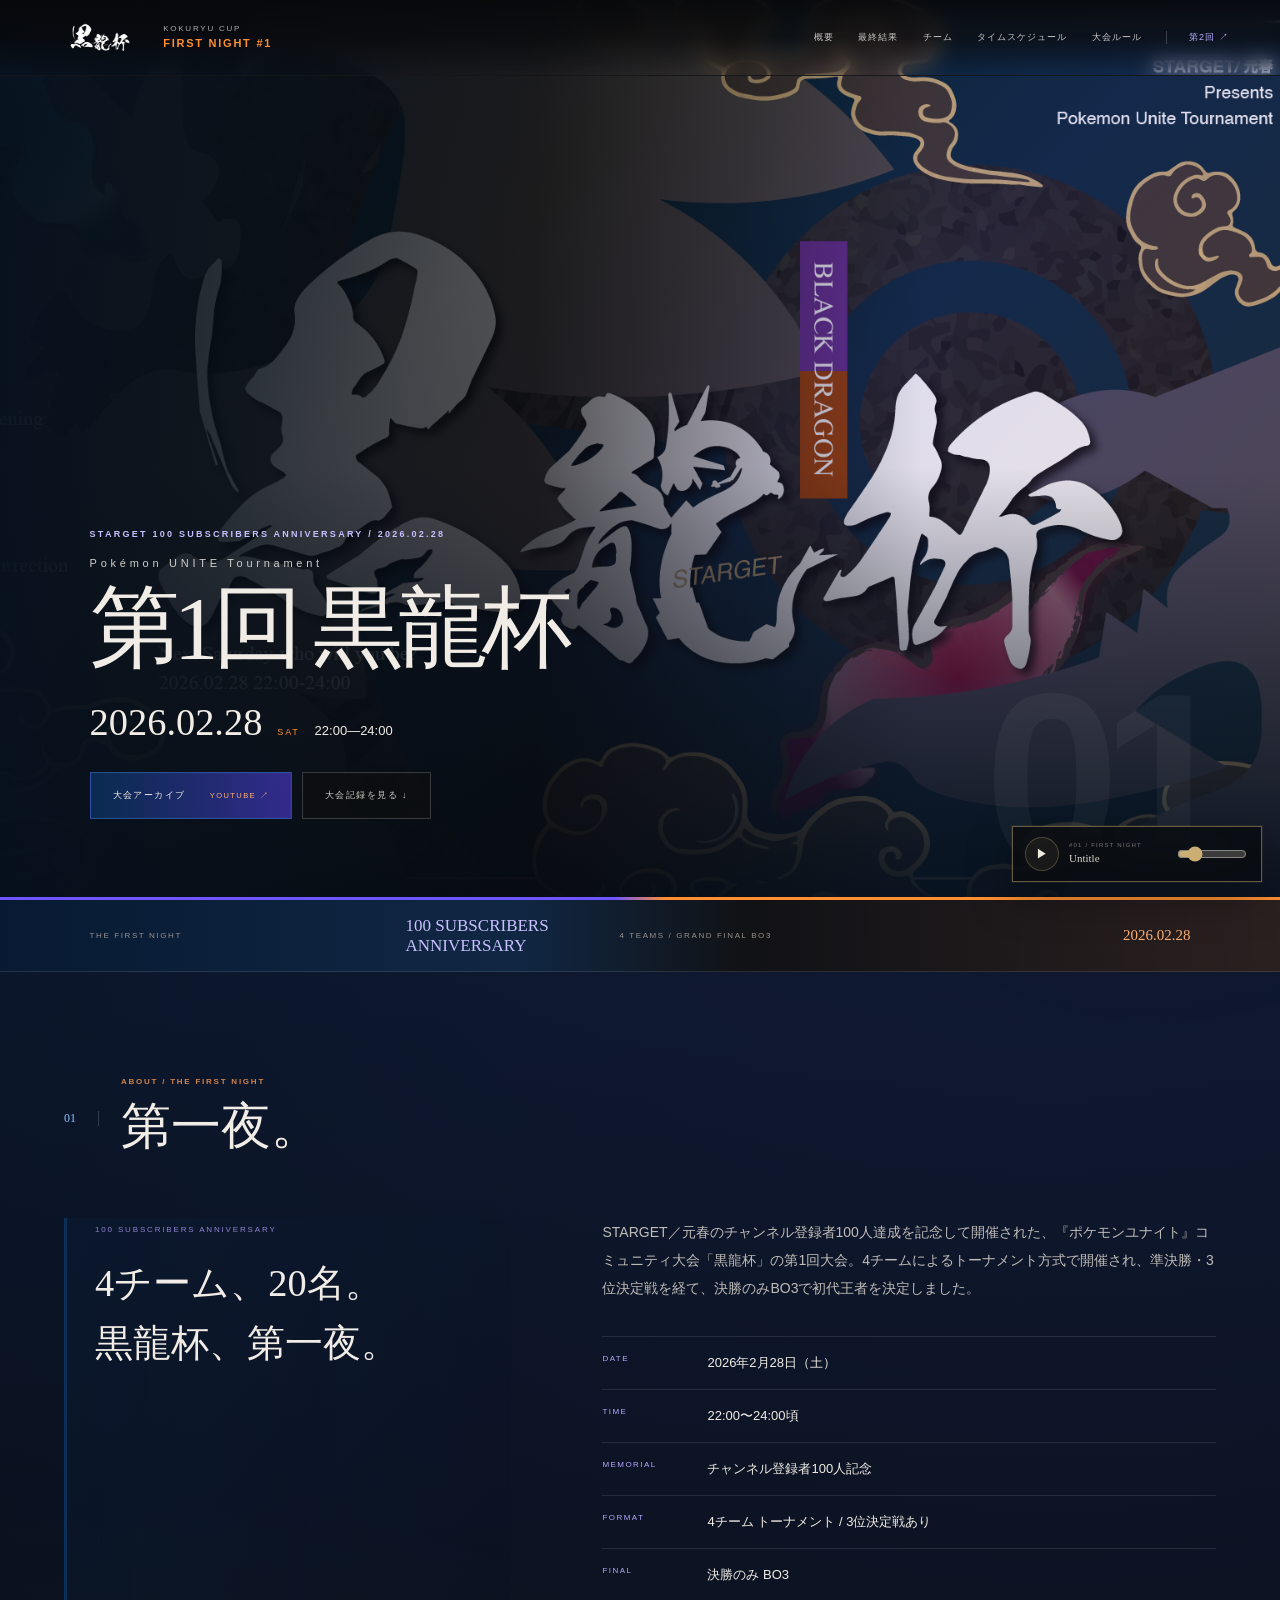
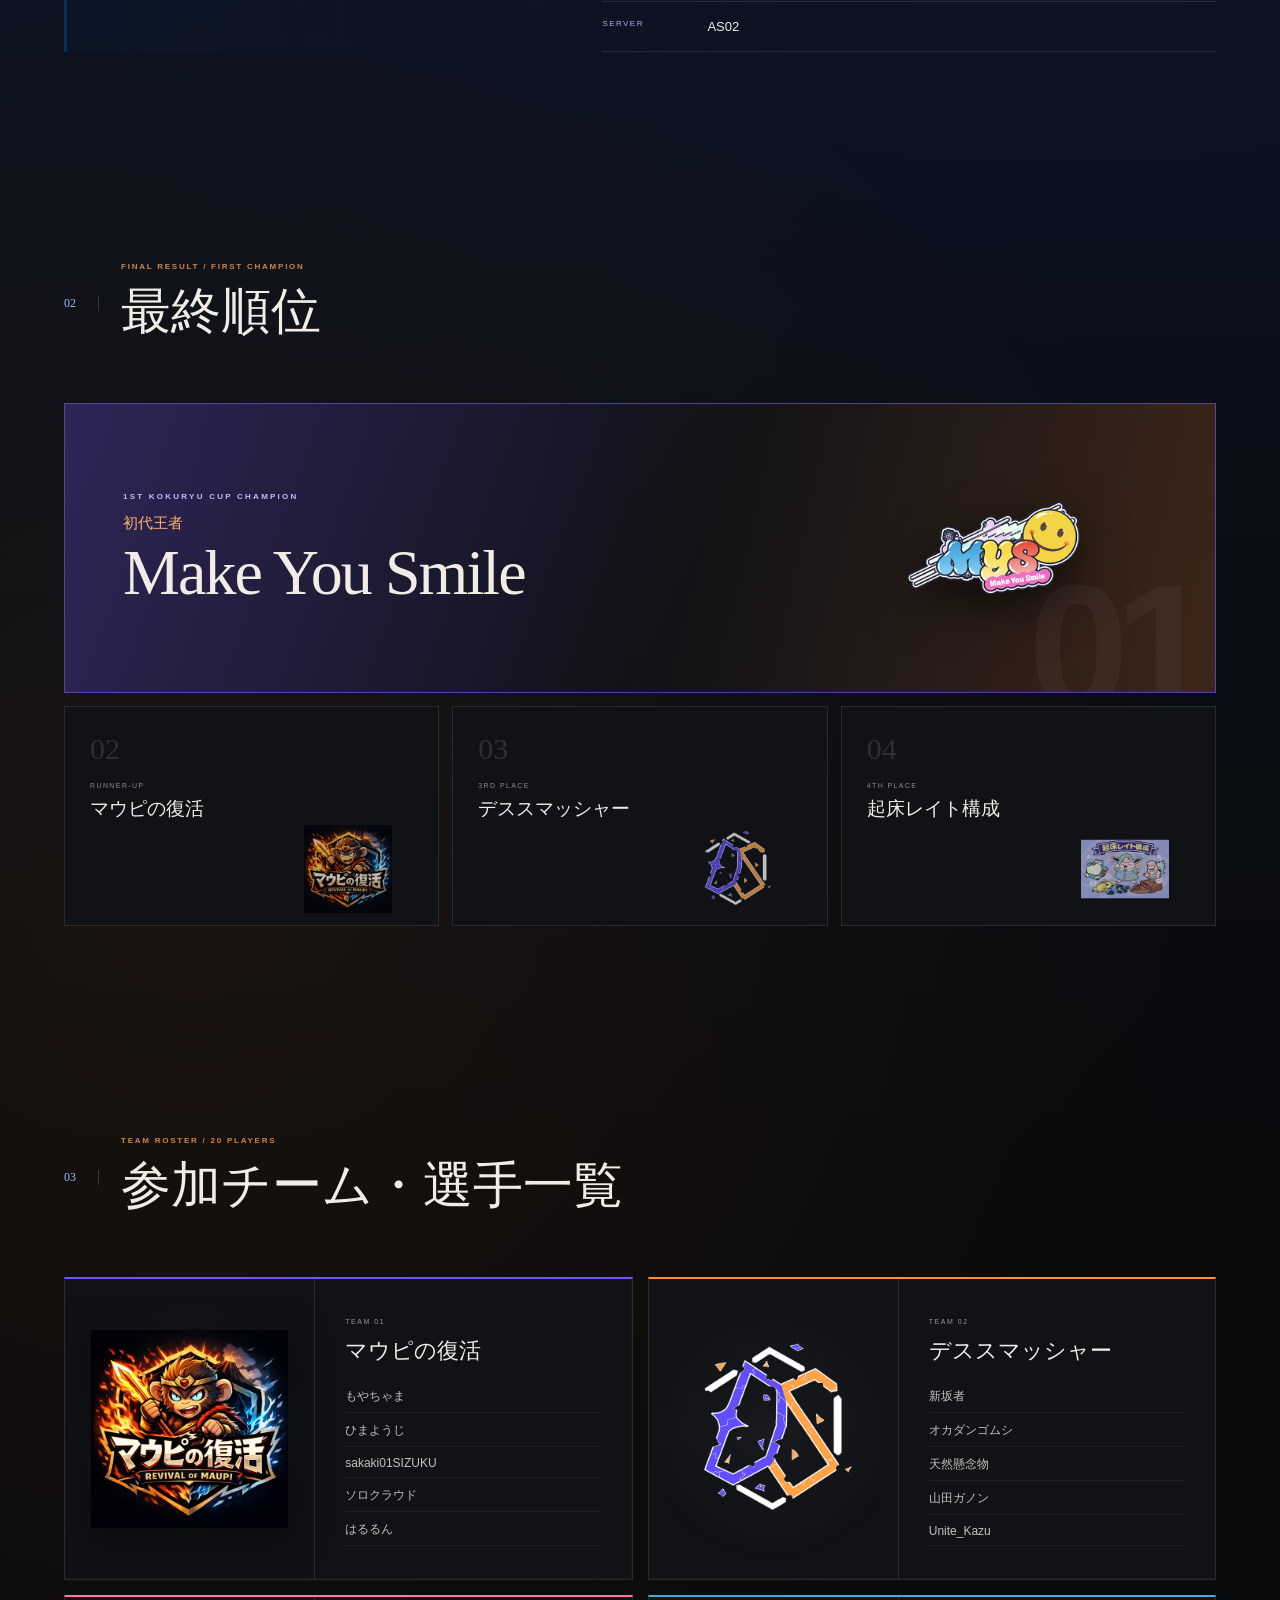
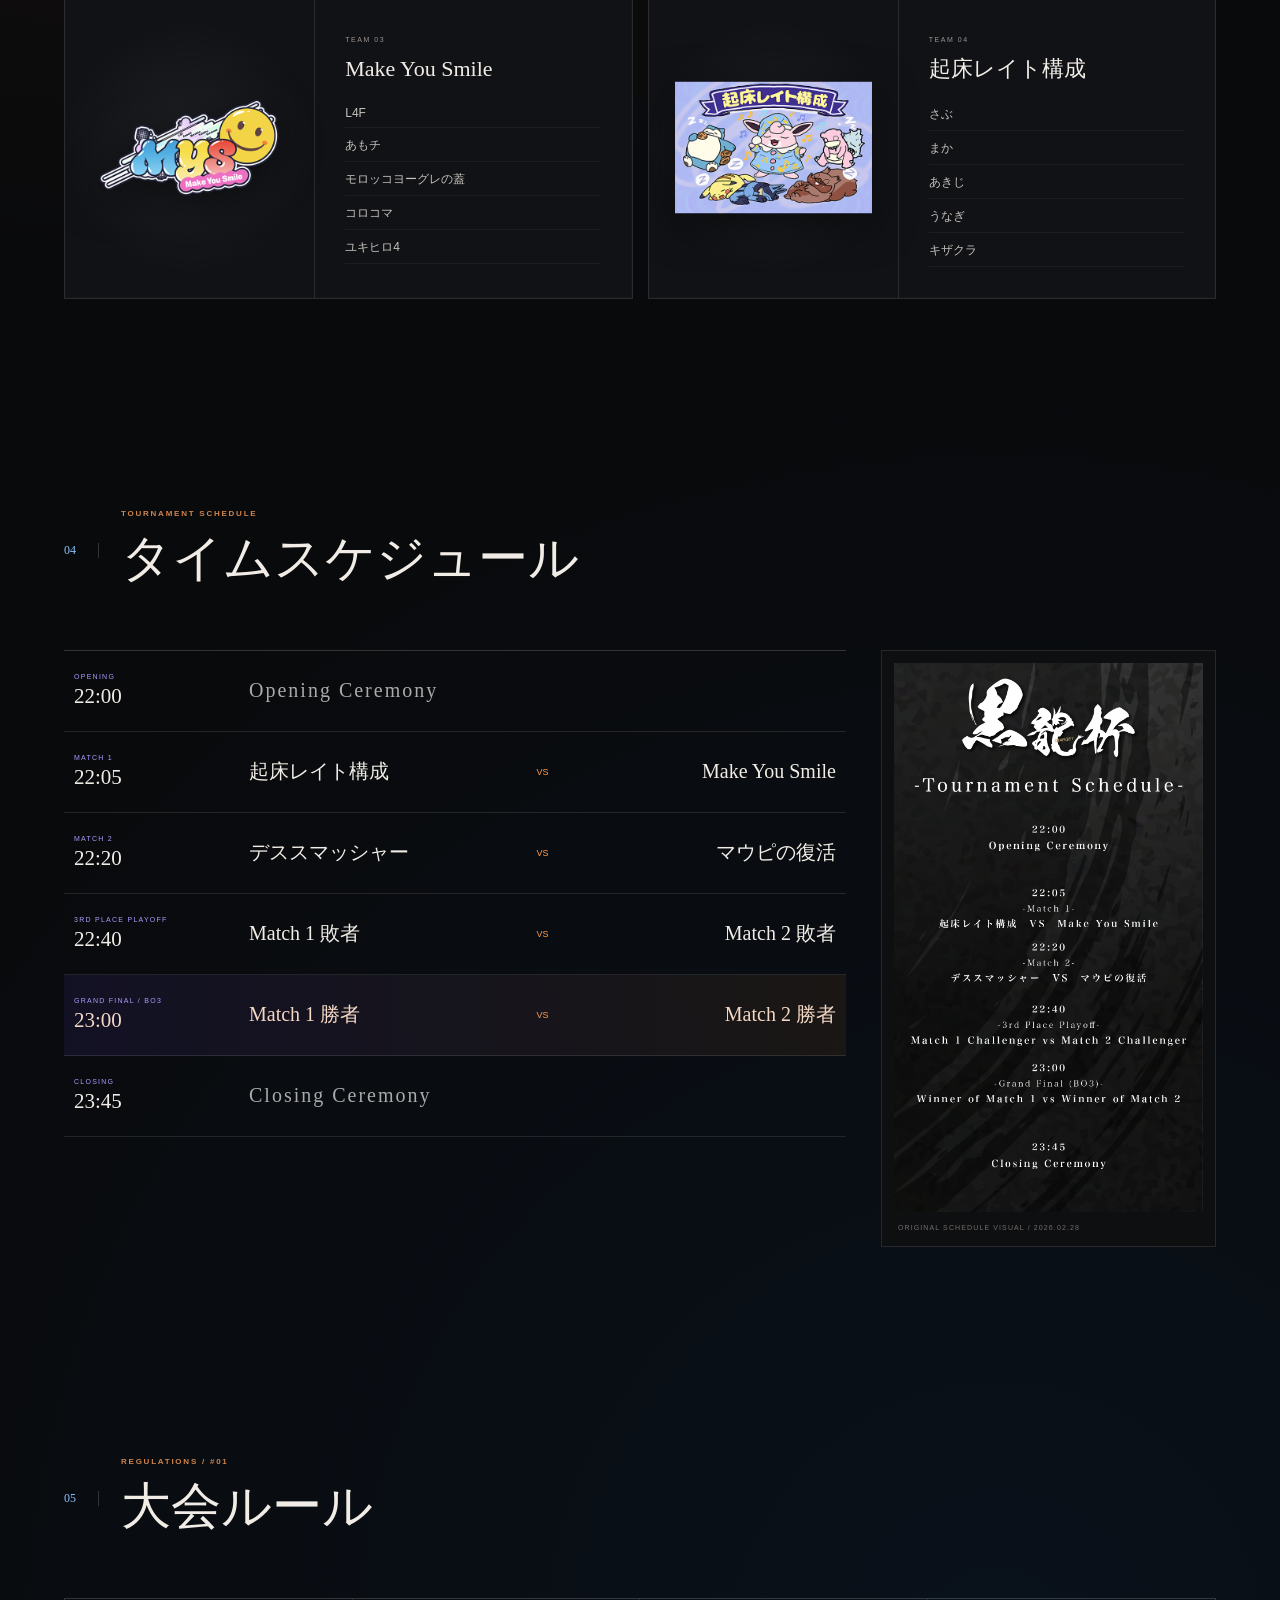
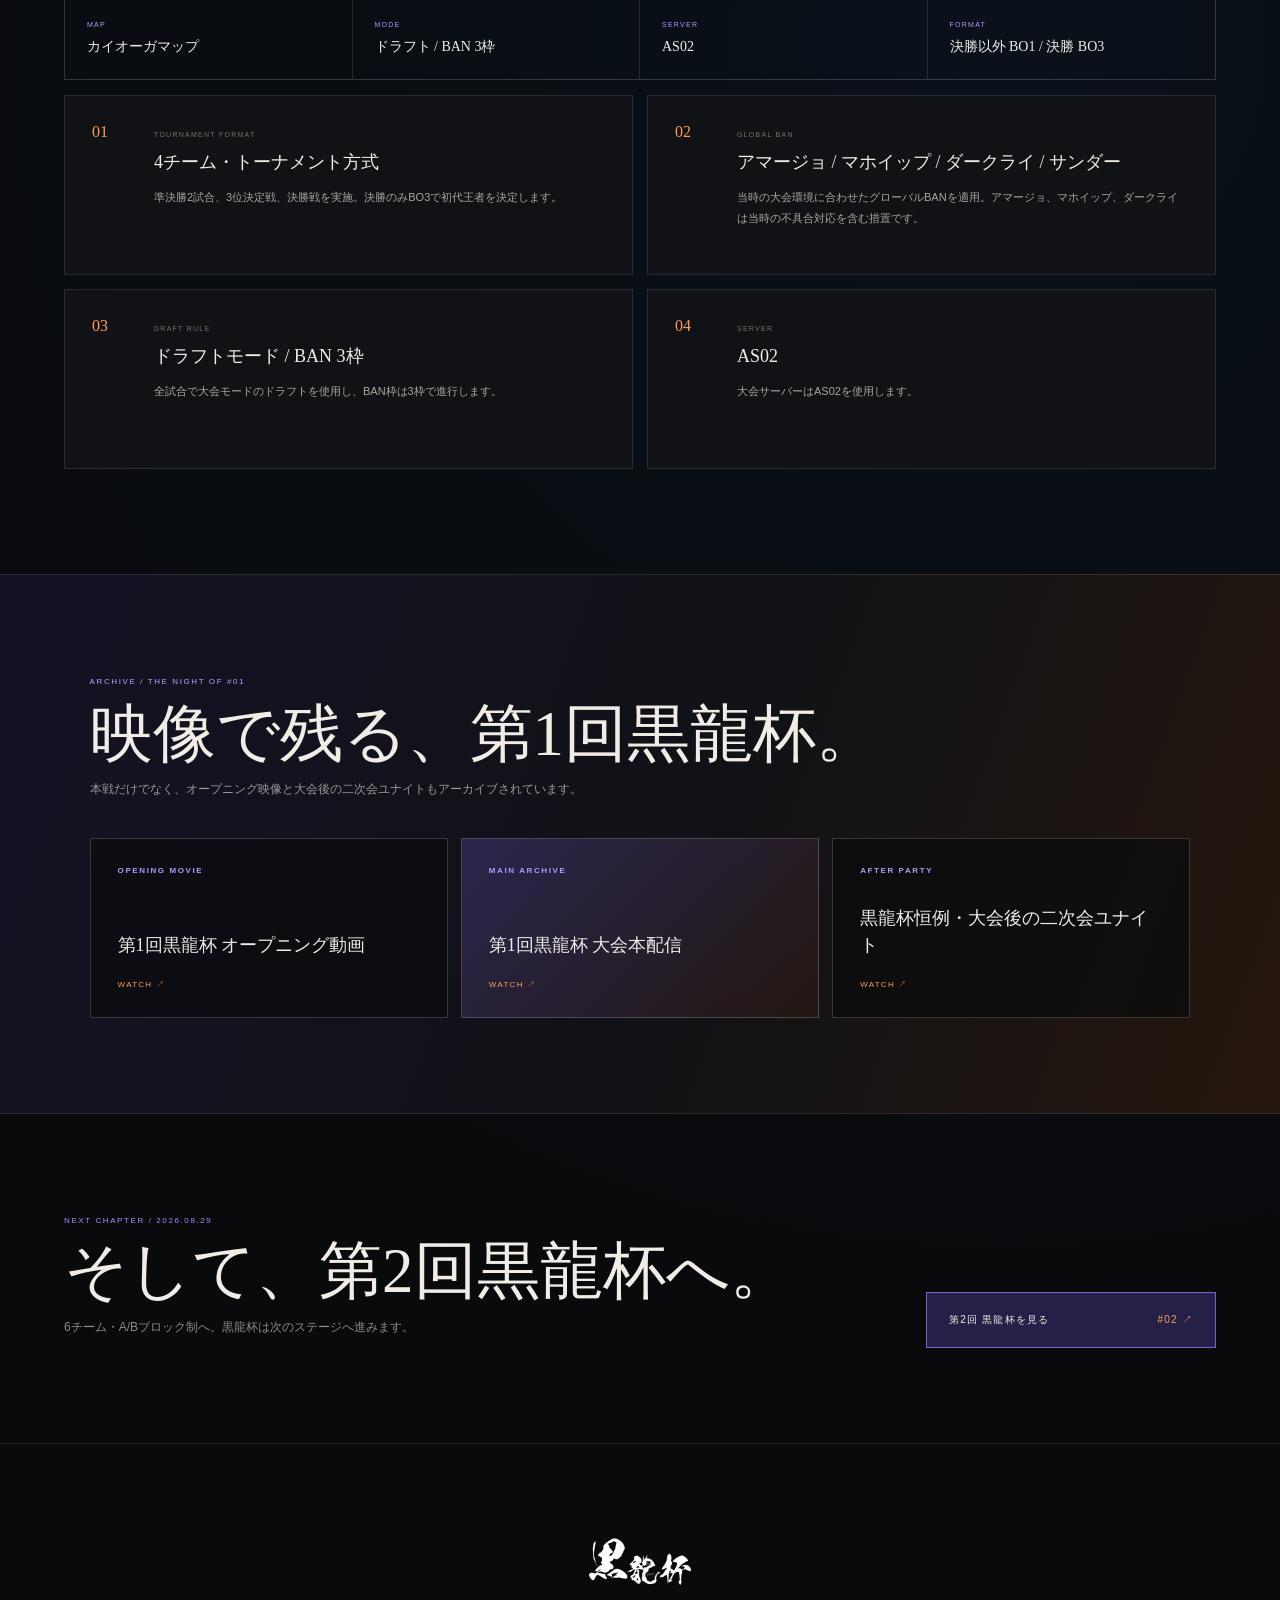
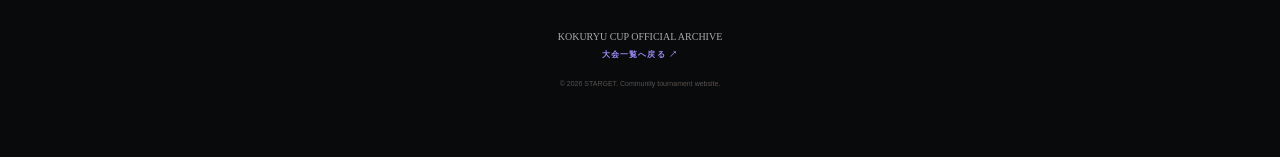
==== cup01/index.html @ 2d754d07 "Update Kokuryu-hai site v13" ====
<!doctype html>
<html lang="ja">
<head>
  <meta charset="utf-8">
  <meta name="viewport" content="width=device-width,initial-scale=1">
  <meta name="description" content="2026年2月28日開催。ポケモンユナイト 第1回 黒龍杯の最終結果・参加チーム・大会形式・ルール・タイムスケジュール・配信アーカイブ。">
  <title>第1回 黒龍杯｜STARGET / 元春</title>
  <link rel="stylesheet" href="style.css">
  <link rel="stylesheet" href="../shared-ui.css">
</head>
<body>
<main>
  <header>
    <a class="brand" href="../index.html" aria-label="黒龍杯トップへ">
      <img src="images/kokuryu-logo.png" alt="黒龍杯">
      <span>KOKURYU CUP<br><b>FIRST NIGHT #1</b></span>
    </a>
    <nav>
      <a href="#about">概要</a>
      <a href="#results">最終結果</a>
      <a href="#teams">チーム</a>
      <a href="#schedule">タイムスケジュール</a>
      <a href="#rules">大会ルール</a>
      <a class="nextCup" href="../cup02/index.html">第2回 ↗</a>
    </nav>
  </header>

  <section class="hero" id="top">
    <img src="images/main-visual.png" alt="第1回 黒龍杯 メインビジュアル">
    <div class="heroOverlay"></div>
    <div class="edition">01</div>
    <div class="heroText">
      <p class="eyebrow">STARGET 100 SUBSCRIBERS ANNIVERSARY / 2026.02.28</p>
      <h1><small>Pokémon UNITE Tournament</small>第1回 黒龍杯</h1>
      <div class="heroMeta">
        <strong>2026.02.28</strong>
        <span>SAT</span>
        <em>22:00—24:00</em>
      </div>
      <div class="heroActions">
        <a class="button primary" href="https://www.youtube.com/live/O8pzAQ5S2wA?si=xfdmjp-Vtlb8o1IK" target="_blank" rel="noreferrer">大会アーカイブ <small>YOUTUBE ↗</small></a>
        <a class="button ghost" href="#results">大会記録を見る ↓</a>
      </div>
    </div>
  </section>

  <section class="originStrip" aria-label="第1回大会の概要">
    <span>THE FIRST NIGHT</span><b>100 SUBSCRIBERS ANNIVERSARY</b><i>4 TEAMS / GRAND FINAL BO3</i><strong>2026.02.28</strong>
  </section>

  <section class="section" id="about">
    <div class="title">
      <b>01</b>
      <div><small>ABOUT / THE FIRST NIGHT</small><h2>第一夜。</h2></div>
    </div>
    <div class="about">
      <div class="statement">
        <small>100 SUBSCRIBERS ANNIVERSARY</small>
        <p>4チーム、20名。<br>黒龍杯、第一夜。</p>
      </div>
      <div class="aboutBody">
        <p>STARGET／元春のチャンネル登録者100人達成を記念して開催された、『ポケモンユナイト』コミュニティ大会「黒龍杯」の第1回大会。4チームによるトーナメント方式で開催され、準決勝・3位決定戦を経て、決勝のみBO3で初代王者を決定しました。</p>
        <dl>
          <div><dt>DATE</dt><dd>2026年2月28日（土）</dd></div>
          <div><dt>TIME</dt><dd>22:00〜24:00頃</dd></div>
          <div><dt>MEMORIAL</dt><dd>チャンネル登録者100人記念</dd></div>
          <div><dt>FORMAT</dt><dd>4チーム トーナメント / 3位決定戦あり</dd></div>
          <div><dt>FINAL</dt><dd>決勝のみ BO3</dd></div>
          <div><dt>SERVER</dt><dd>AS02</dd></div>
        </dl>
      </div>
    </div>
  </section>

  <section class="section resultsSection" id="results">
    <div class="title">
      <b>02</b>
      <div><small>FINAL RESULT / FIRST CHAMPION</small><h2>最終順位</h2></div>
    </div>
    <article class="champion">
      <div class="championCopy">
        <small>1ST KOKURYU CUP CHAMPION</small>
        <span>初代王者</span>
        <h3>Make You Smile</h3>
      </div>
      <img src="images/team-mys.png" alt="Make You Smile ロゴ">
      <b class="championNo">01</b>
    </article>
    <div class="ranking">
      <article><b>02</b><small>RUNNER-UP</small><h3>マウピの復活</h3><img src="images/team-maupi.png" alt="マウピの復活 ロゴ"></article>
      <article><b>03</b><small>3RD PLACE</small><h3>デススマッシャー</h3><img src="images/team-ds.png" alt="デススマッシャー ロゴ"></article>
      <article><b>04</b><small>4TH PLACE</small><h3>起床レイト構成</h3><img src="images/team-zzz.png" alt="起床レイト構成 ロゴ"></article>
    </div>
  </section>

  <section class="section" id="teams">
    <div class="title">
      <b>03</b>
      <div><small>TEAM ROSTER / 20 PLAYERS</small><h2>参加チーム・選手一覧</h2></div>
    </div>
    <div class="teamGrid">
      <article class="teamCard purple">
        <div class="logoWrap"><img src="images/team-maupi.png" alt="マウピの復活 ロゴ"></div>
        <div class="teamCopy"><small>TEAM 01</small><h3>マウピの復活</h3><ul><li>もやちゃま</li><li>ひまようじ</li><li>sakaki01SIZUKU</li><li>ソロクラウド</li><li>はるるん</li></ul></div>
      </article>
      <article class="teamCard orange">
        <div class="logoWrap"><img src="images/team-ds.png" alt="デススマッシャー ロゴ"></div>
        <div class="teamCopy"><small>TEAM 02</small><h3>デススマッシャー</h3><ul><li>新坂者</li><li>オカダンゴムシ</li><li>天然懸念物</li><li>山田ガノン</li><li>Unite_Kazu</li></ul></div>
      </article>
      <article class="teamCard pink">
        <div class="logoWrap"><img src="images/team-mys.png" alt="Make You Smile ロゴ"></div>
        <div class="teamCopy"><small>TEAM 03</small><h3>Make You Smile</h3><ul><li>L4F</li><li>あもチ</li><li>モロッコヨーグレの蓋</li><li>コロコマ</li><li>ユキヒロ4</li></ul></div>
      </article>
      <article class="teamCard blue">
        <div class="logoWrap"><img src="images/team-zzz.png" alt="起床レイト構成 ロゴ"></div>
        <div class="teamCopy"><small>TEAM 04</small><h3>起床レイト構成</h3><ul><li>さぶ</li><li>まか</li><li>あきじ</li><li>うなぎ</li><li>キザクラ</li></ul></div>
      </article>
    </div>
  </section>

  <section class="section scheduleSection" id="schedule">
    <div class="title">
      <b>04</b>
      <div><small>TOURNAMENT SCHEDULE</small><h2>タイムスケジュール</h2></div>
    </div>
    <div class="scheduleLayout">
      <div class="schedule">
        <article class="ceremony"><div><small>OPENING</small><strong>22:00</strong></div><p>Opening Ceremony</p></article>
        <article><div><small>MATCH 1</small><strong>22:05</strong></div><p><span>起床レイト構成</span><b>VS</b><span>Make You Smile</span></p></article>
        <article><div><small>MATCH 2</small><strong>22:20</strong></div><p><span>デススマッシャー</span><b>VS</b><span>マウピの復活</span></p></article>
        <article><div><small>3RD PLACE PLAYOFF</small><strong>22:40</strong></div><p><span>Match 1 敗者</span><b>VS</b><span>Match 2 敗者</span></p></article>
        <article class="final"><div><small>GRAND FINAL / BO3</small><strong>23:00</strong></div><p><span>Match 1 勝者</span><b>VS</b><span>Match 2 勝者</span></p></article>
        <article class="ceremony"><div><small>CLOSING</small><strong>23:45</strong></div><p>Closing Ceremony</p></article>
      </div>
      <figure class="originalSchedule">
        <img src="images/schedule-original.png" alt="第1回黒龍杯 当時のタイムスケジュール">
        <figcaption>ORIGINAL SCHEDULE VISUAL / 2026.02.28</figcaption>
      </figure>
    </div>
  </section>

  <section class="section" id="rules">
    <div class="title">
      <b>05</b>
      <div><small>REGULATIONS / #01</small><h2>大会ルール</h2></div>
    </div>
    <div class="facts">
      <div><small>MAP</small><b>カイオーガマップ</b></div>
      <div><small>MODE</small><b>ドラフト / BAN 3枠</b></div>
      <div><small>SERVER</small><b>AS02</b></div>
      <div><small>FORMAT</small><b>決勝以外 BO1 / 決勝 BO3</b></div>
    </div>
    <div class="rulesGrid">
      <article><span>01</span><div><small>TOURNAMENT FORMAT</small><h3>4チーム・トーナメント方式</h3><p>準決勝2試合、3位決定戦、決勝戦を実施。決勝のみBO3で初代王者を決定します。</p></div></article>
      <article><span>02</span><div><small>GLOBAL BAN</small><h3>アマージョ / マホイップ / ダークライ / サンダー</h3><p>当時の大会環境に合わせたグローバルBANを適用。アマージョ、マホイップ、ダークライは当時の不具合対応を含む措置です。</p></div></article>
      <article><span>03</span><div><small>DRAFT RULE</small><h3>ドラフトモード / BAN 3枠</h3><p>全試合で大会モードのドラフトを使用し、BAN枠は3枠で進行します。</p></div></article>
      <article><span>04</span><div><small>SERVER</small><h3>AS02</h3><p>大会サーバーはAS02を使用します。</p></div></article>
    </div>
  </section>

  <section class="media" id="media">
    <div class="mediaIntro">
      <small>ARCHIVE / THE NIGHT OF #01</small>
      <h2>映像で残る、第1回黒龍杯。</h2>
      <p>本戦だけでなく、オープニング映像と大会後の二次会ユナイトもアーカイブされています。</p>
    </div>
    <div class="mediaGrid">
      <a href="https://youtu.be/jjrYiZsbRvA?si=n23_sO0033v0Rc4g" target="_blank" rel="noreferrer"><b>OPENING MOVIE</b><span>第1回黒龍杯 オープニング動画</span><em>WATCH ↗</em></a>
      <a class="mainArchive" href="https://www.youtube.com/live/O8pzAQ5S2wA?si=xfdmjp-Vtlb8o1IK" target="_blank" rel="noreferrer"><b>MAIN ARCHIVE</b><span>第1回黒龍杯 大会本配信</span><em>WATCH ↗</em></a>
      <a href="https://www.youtube.com/live/pNDfLzVhMNU?si=sxX1GuhkRXhd2pHi" target="_blank" rel="noreferrer"><b>AFTER PARTY</b><span>黒龍杯恒例・大会後の二次会ユナイト</span><em>WATCH ↗</em></a>
    </div>
  </section>

  <section class="nextTournament">
    <div>
      <small>NEXT CHAPTER / 2026.08.29</small>
      <h2>そして、第2回黒龍杯へ。</h2>
      <p>6チーム・A/Bブロック制へ。黒龍杯は次のステージへ進みます。</p>
    </div>
    <a href="../cup02/index.html">第2回 黒龍杯を見る <span>#02 ↗</span></a>
  </section>

  <footer>
    <a href="../index.html"><img src="images/kokuryu-logo.png" alt="黒龍杯"><p>KOKURYU CUP OFFICIAL ARCHIVE</p><b>大会一覧へ戻る ↗</b></a>
    <small>© 2026 STARGET. Community tournament website.</small>
  </footer>
</main>
<script src="../motion.js"></script>
<script>window.KOKURYU_BGM={label:"#01 / FIRST NIGHT",tracks:[{src:"../audio/untitle-cup01.mp3",title:"Untitle",gain:1.0}]};</script>
<script src="../audio-player.js"></script>
</body>
</html>
---- cup01/style.css ----
:root{
  --bg:#090a0c;--panel:#111216;--paper:#f1ede6;--muted:#a7a3a0;
  --purple:#6f55ff;--orange:#ff8f31;--blue:#0a2f58;--deepblue:#081a33;--pink:#ff74a4;
  --line:#ffffff1b;--line2:#ffffff2c;
}
*{box-sizing:border-box}
html{scroll-behavior:smooth}
body{margin:0;background:var(--bg);color:var(--paper);font-family:"Yu Gothic","Hiragino Kaku Gothic ProN",Arial,sans-serif;background-image:radial-gradient(circle at 82% 8%,#4c3d9b22,transparent 28%),radial-gradient(circle at 15% 38%,#ff7d1c12,transparent 24%),radial-gradient(circle at 78% 74%,#0a2f5830,transparent 26%),linear-gradient(180deg,#081a33 0%,#090a0c 42%)}
a{color:inherit;text-decoration:none}img{max-width:100%}main{overflow:hidden}
header{position:fixed;inset:0 0 auto;z-index:30;height:76px;padding:0 clamp(18px,4vw,68px);display:flex;align-items:center;justify-content:space-between;background:linear-gradient(#07080aec,#07080ab5,transparent);backdrop-filter:blur(10px)}
.brand{display:flex;align-items:center;gap:14px}.brand img{width:98px;height:50px;object-fit:cover}.brand span{font-size:8px;letter-spacing:.22em;color:#aaa;line-height:1.55}.brand b{color:var(--orange);font-size:11px}
nav{display:flex;gap:24px;align-items:center}nav a{font-size:9px;letter-spacing:.12em;color:#c9c7c5;transition:.2s}nav a:hover{color:#fff}.nextCup{border-left:1px solid #ffffff32;padding-left:22px;color:#b9acff}
.hero{height:min(100svh,950px);min-height:690px;position:relative;display:flex;align-items:flex-end;padding:0 clamp(24px,7vw,125px) 9vh;background:linear-gradient(180deg,#081a33 0%,#0b0c0e 42%,#091016 100%)}.hero>img{position:absolute;inset:0;width:100%;height:100%;object-fit:cover;object-position:center}.heroOverlay{position:absolute;inset:0;background:linear-gradient(90deg,#06101cf5 0%,#07080ab2 42%,#07080a12 72%),linear-gradient(0deg,#071220f4 0%,transparent 48%),linear-gradient(135deg,#0a2f5860,transparent 34%,#6f55ff1d 56%,#ff8f3114)}
.hero:after{content:"";position:absolute;left:0;right:0;bottom:0;height:3px;background:linear-gradient(90deg,var(--purple) 0 48%,var(--orange) 52% 100%)}.edition{position:absolute;right:5vw;bottom:4vh;font:800 clamp(120px,19vw,300px)/.7 Arial;color:#ffffff0b;letter-spacing:-.08em;pointer-events:none}.heroText{position:relative;z-index:3;max-width:820px}.eyebrow{font-size:9px;font-weight:700;letter-spacing:.25em;color:#c7bfff}.hero h1{font:400 clamp(50px,7vw,108px)/.98 Georgia,"Yu Mincho",serif;letter-spacing:-.065em;margin:18px 0}.hero h1 small{display:block;font:11px Arial;letter-spacing:.34em;color:#d0ceca;margin-bottom:15px}.heroMeta{display:flex;align-items:baseline;gap:15px;margin:28px 0}.heroMeta strong{font:clamp(27px,3vw,43px) Georgia}.heroMeta span{font-size:9px;color:var(--orange);letter-spacing:.2em}.heroMeta em{font-style:normal;font-size:13px}.heroActions{display:flex;gap:10px;flex-wrap:wrap}.button{display:inline-flex;gap:24px;align-items:center;padding:16px 22px;border:1px solid var(--line2);font-size:9px;letter-spacing:.16em}.button.primary{border-color:#2f69b699;background:linear-gradient(90deg,#0a2f58d8,#4838c7a8)}.button.primary small{color:#ffb26f}.button.ghost{background:#0d0e10b8;color:#cbc8c4}
.originStrip{min-height:72px;border-bottom:1px solid var(--line);display:grid;grid-template-columns:1.2fr .8fr 1.2fr 1fr;align-items:center;gap:10px;padding:0 clamp(24px,7vw,125px);background:linear-gradient(90deg,#081a33,#102744 40%,#111216 58%,#3a2518aa)}.originStrip span,.originStrip i{font-size:8px;letter-spacing:.2em;color:#96918c;font-style:normal}.originStrip b{font:17px Georgia;color:#c9c1ff}.originStrip strong{font:15px Georgia;color:#ffb174;text-align:right}
.section{max-width:1280px;margin:auto;padding:105px clamp(24px,5vw,70px)}.title{display:flex;align-items:center;gap:22px;margin-bottom:58px}.title>b{font:12px Georgia;color:#8cc2ff;border-right:1px solid var(--line2);padding-right:22px}.title small{display:block;margin-bottom:7px;color:#d0844b;font-size:8px;font-weight:bold;letter-spacing:.22em}.title h2{font:400 clamp(29px,4vw,50px) Georgia,"Yu Mincho",serif;margin:0}
.about{display:grid;grid-template-columns:1fr 1.35fr;gap:84px}.statement{border-left:3px solid var(--blue);padding-left:28px;background:linear-gradient(90deg,#0a2f581f,transparent);}.statement small{font-size:8px;letter-spacing:.23em;color:#8f84d2}.statement p{font:clamp(27px,3vw,43px)/1.55 Georgia,"Yu Mincho",serif;margin:18px 0 0}.aboutBody>p{font-size:14px;line-height:2;color:#c0bdb8;margin:0 0 34px}.about dl{margin:0;border-top:1px solid var(--line)}.about dl div{display:grid;grid-template-columns:105px 1fr;border-bottom:1px solid var(--line);padding:17px 0}.about dt{color:#b4a8ff;font-size:8px;letter-spacing:.18em}.about dd{margin:0;font-size:13px}
.resultsSection{position:relative}.champion{min-height:290px;position:relative;overflow:hidden;border:1px solid #7662ff88;background:linear-gradient(110deg,#342b69cc,#111216 55%,#3a2417cc);padding:42px clamp(24px,5vw,58px);display:grid;grid-template-columns:1.35fr .65fr;align-items:center;gap:30px}.champion:before{content:"";position:absolute;inset:0;background:linear-gradient(90deg,transparent 48%,#ff8f3110);pointer-events:none}.championCopy{position:relative;z-index:2}.championCopy small{display:block;font-size:8px;font-weight:bold;letter-spacing:.28em;color:#c4bcff;margin-bottom:13px}.championCopy span{display:block;font:15px Georgia,"Yu Mincho",serif;color:#ffb26f;margin-bottom:8px}.championCopy h3{font:400 clamp(33px,5vw,68px)/1 Georgia,"Yu Mincho",serif;letter-spacing:-.03em;margin:0}.champion img{width:100%;height:190px;object-fit:contain;position:relative;z-index:2;filter:drop-shadow(0 16px 25px #0009)}.championNo{position:absolute;right:15px;bottom:-28px;font:800 180px/.8 Arial;color:#ffffff0a;letter-spacing:-.08em}.ranking{display:grid;grid-template-columns:repeat(3,1fr);gap:13px;margin-top:13px}.ranking article{min-height:220px;position:relative;overflow:hidden;border:1px solid var(--line);background:#101216;padding:25px}.ranking article>b{font:30px Georgia;color:#ffffff20}.ranking small{display:block;margin-top:16px;font-size:7px;letter-spacing:.2em;color:#8e8984}.ranking h3{position:relative;z-index:2;font:400 19px/1.4 Georgia,"Yu Mincho",serif;margin:7px 0}.ranking img{position:absolute;right:12px;bottom:12px;width:42%;height:88px;object-fit:contain;opacity:.72}
.teamGrid{display:grid;grid-template-columns:1fr 1fr;gap:15px}.teamCard{min-height:300px;display:grid;grid-template-columns:44% 56%;border:1px solid var(--line);background:#111216;overflow:hidden}.teamCard:before{content:"";position:absolute}.logoWrap{min-height:300px;display:grid;place-items:center;padding:26px;background:radial-gradient(circle,#ffffff10,transparent 65%)}.logoWrap img{width:100%;max-height:215px;object-fit:contain;filter:drop-shadow(0 10px 20px #0008)}.teamCopy{padding:31px 30px;border-left:1px solid var(--line)}.teamCopy small{font-size:7px;letter-spacing:.22em;color:#9a938e}.teamCopy h3{font:400 22px/1.35 Georgia,"Yu Mincho",serif;margin:8px 0 22px}.teamCopy ul{list-style:none;margin:0;padding:0;display:grid;gap:9px}.teamCopy li{font-size:12px;color:#c5c1bc;padding-bottom:7px;border-bottom:1px solid #ffffff0d}.teamCard.purple{border-top:2px solid var(--purple)}.teamCard.orange{border-top:2px solid var(--orange)}.teamCard.pink{border-top:2px solid var(--pink)}.teamCard.blue{border-top:2px solid #4aa8d4}
.scheduleLayout{display:grid;grid-template-columns:1.4fr .6fr;gap:35px;align-items:start}.schedule{border-top:1px solid var(--line2)}.schedule article{display:grid;grid-template-columns:175px 1fr;align-items:center;border-bottom:1px solid var(--line);padding:22px 10px}.schedule article>div{display:flex;flex-direction:column}.schedule small{font-size:7px;letter-spacing:.18em;color:#a89dff}.schedule strong{font:21px Georgia;margin-top:4px}.schedule article>p{display:grid;grid-template-columns:1fr 45px 1fr;align-items:center;margin:0;font:clamp(13px,1.7vw,20px) Georgia,"Yu Mincho",serif}.schedule article>p span:last-child{text-align:right}.schedule article>p b{text-align:center;font:9px Arial;color:#ff9d4d}.schedule .ceremony p{display:block;color:#aaa;letter-spacing:.1em}.schedule .final{background:linear-gradient(90deg,#6f55ff18,#ff8f3112)}.schedule .final strong,.schedule .final p{color:#f4d8c4}.originalSchedule{margin:0;border:1px solid var(--line);background:#0e0f11;padding:12px;position:sticky;top:92px}.originalSchedule img{display:block;width:100%;height:auto}.originalSchedule figcaption{font-size:7px;letter-spacing:.16em;color:#736f6b;padding:12px 4px 3px}
.facts{display:grid;grid-template-columns:repeat(4,1fr);border:1px solid var(--line2);margin-bottom:15px}.facts div{padding:22px;border-right:1px solid var(--line)}.facts div:last-child{border:0}.facts small{display:block;font-size:7px;letter-spacing:.18em;color:#a99fff;margin-bottom:8px}.facts b{font:400 14px/1.5 Georgia,"Yu Mincho",serif}.rulesGrid{display:grid;grid-template-columns:1fr 1fr;gap:14px}.rulesGrid article{min-height:180px;border:1px solid var(--line);background:#101215;padding:27px;display:grid;grid-template-columns:45px 1fr;gap:17px}.rulesGrid article>span{font:16px Georgia;color:#ff9e50}.rulesGrid small{font-size:7px;letter-spacing:.18em;color:#79746f}.rulesGrid h3{font:400 18px/1.45 Georgia,"Yu Mincho",serif;margin:8px 0 12px}.rulesGrid p{font-size:11px;line-height:1.85;color:#aaa6a1;margin:0}
.media{max-width:none;padding:95px max(7vw,24px);background:linear-gradient(110deg,#151124,#101216 54%,#25160d);border-block:1px solid var(--line)}.mediaIntro{max-width:920px;margin-bottom:40px}.mediaIntro small{font-size:8px;letter-spacing:.2em;color:#b3a8ff}.mediaIntro h2{font:400 clamp(34px,5vw,63px)/1.1 Georgia,"Yu Mincho",serif;margin:12px 0}.mediaIntro p{font-size:12px;color:#9c9893}.mediaGrid{display:grid;grid-template-columns:repeat(3,1fr);gap:13px}.mediaGrid a{min-height:180px;border:1px solid var(--line2);padding:27px;display:flex;flex-direction:column;justify-content:flex-end;background:#0b0c0eb5;transition:.2s}.mediaGrid a:hover{transform:translateY(-3px);border-color:#7765e6}.mediaGrid .mainArchive{background:linear-gradient(135deg,#3b326f99,#2a1a10aa)}.mediaGrid b{font-size:8px;letter-spacing:.2em;color:#a89dff;margin-bottom:auto}.mediaGrid span{font:18px/1.5 Georgia,"Yu Mincho",serif}.mediaGrid em{font-style:normal;font-size:8px;letter-spacing:.16em;color:#ff9e50;margin-top:20px}
.nextTournament{max-width:1280px;margin:auto;padding:95px clamp(24px,5vw,70px);display:flex;justify-content:space-between;align-items:end;gap:45px}.nextTournament small{font-size:8px;letter-spacing:.2em;color:#9c90ff}.nextTournament h2{font:400 clamp(34px,5vw,63px)/1.1 Georgia,"Yu Mincho",serif;margin:10px 0}.nextTournament p{font-size:12px;color:#8f8b87}.nextTournament>a{min-width:290px;border:1px solid #7062d0;padding:20px 22px;font-size:10px;letter-spacing:.12em;display:flex;justify-content:space-between;background:#242047}.nextTournament>a span{color:#ff9e50}
footer{text-align:center;padding:70px 20px;border-top:1px solid var(--line)}footer img{width:170px}footer p{font:10px Georgia;color:#aaa;margin:18px 0 7px}footer b{display:block;color:#9d90ff;font-size:8px;letter-spacing:.14em}footer small{display:block;margin-top:20px;color:#57534f;font-size:7px}
@media(max-width:900px){header{height:62px}.brand img{width:72px;height:38px}.brand span{display:none}nav{gap:12px}nav a{font-size:8px}nav a:nth-child(4),nav a:nth-child(5){display:none}.hero{height:86svh;min-height:630px;padding-bottom:62px}.hero>img{object-position:56% center}.heroOverlay{background:linear-gradient(0deg,#07080af7,#07080a55 82%),linear-gradient(90deg,#07080aaa,transparent)}.originStrip{grid-template-columns:1fr 1fr;padding-block:17px}.originStrip i,.originStrip strong{text-align:left}.section{padding:78px 22px}.title{margin-bottom:42px}.about{grid-template-columns:1fr;gap:40px}.ranking{grid-template-columns:1fr}.teamGrid{grid-template-columns:1fr}.scheduleLayout{grid-template-columns:1fr}.originalSchedule{position:static;max-width:440px;margin:auto}.facts{grid-template-columns:1fr 1fr}.facts div:nth-child(2){border-right:0}.facts div:nth-child(-n+2){border-bottom:1px solid var(--line)}.rulesGrid{grid-template-columns:1fr}.mediaGrid{grid-template-columns:1fr}.nextTournament{display:block}.nextTournament>a{margin-top:28px;min-width:0;max-width:360px}.champion{grid-template-columns:1fr}.champion img{height:145px;width:70%;justify-self:end}}
@media(max-width:560px){nav a:nth-child(3){display:none}.nextCup{padding-left:10px}.hero h1{font-size:43px}.eyebrow{font-size:7px;line-height:1.7}.heroMeta{flex-wrap:wrap}.heroMeta em{width:100%}.originStrip{grid-template-columns:1fr 1fr}.champion{padding:28px 22px}.champion img{width:100%}.teamCard{grid-template-columns:1fr}.logoWrap{min-height:210px}.teamCopy{border-left:0;border-top:1px solid var(--line);padding:24px}.schedule article{grid-template-columns:85px 1fr;padding:18px 2px}.schedule strong{font-size:16px}.schedule article>p{grid-template-columns:1fr 25px 1fr;font-size:11px;line-height:1.55}.facts{grid-template-columns:1fr}.facts div{border-right:0;border-bottom:1px solid var(--line)}.facts div:last-child{border-bottom:0}.rulesGrid article{grid-template-columns:34px 1fr;padding:22px 18px}}


/* === KOKURYU MOTION SYSTEM v1 === */
html{scrollbar-color:#5b534b #080a0c}
body{position:relative}
body:before{content:"";position:fixed;inset:-22vmax;z-index:-1;pointer-events:none;background:radial-gradient(circle at 22% 30%,#0c5b9a16,transparent 24%),radial-gradient(circle at 78% 64%,#8c201b13,transparent 22%);animation:ambientDrift 18s ease-in-out infinite alternate;transform:translate3d(0,0,0)}
@keyframes ambientDrift{0%{transform:translate3d(-1.5%,0,0) scale(1)}100%{transform:translate3d(1.5%,-1%,0) scale(1.04)}}
.motion-reveal{opacity:0;transform:translate3d(0,26px,0);filter:blur(8px);transition:opacity .85s cubic-bezier(.2,.75,.2,1),transform .85s cubic-bezier(.2,.75,.2,1),filter .85s ease;transition-delay:var(--reveal-delay,0ms)}
.motion-reveal.is-visible{opacity:1;transform:none;filter:none}
.motion-card{position:relative;isolation:isolate;transition:transform .38s cubic-bezier(.2,.75,.2,1),border-color .35s ease,box-shadow .35s ease}
.motion-card:before{content:"";position:absolute;inset:-1px;z-index:-1;pointer-events:none;opacity:0;background:radial-gradient(320px circle at var(--mx,50%) var(--my,50%),#ffffff14,transparent 54%);transition:opacity .35s ease}
.motion-card:hover{transform:translateY(-5px);border-color:#ffffff30;box-shadow:0 18px 50px #00000030}.motion-card:hover:before{opacity:1}
.title,.sectionHead{position:relative;overflow:hidden}.title:after,.sectionHead:after{content:"";position:absolute;left:0;bottom:0;width:32%;height:1px;background:linear-gradient(90deg,transparent,#cbae73,#ffffff,transparent);transform:translateX(-150%);opacity:.45}.title.is-visible:after,.sectionHead.is-visible:after{animation:lineSweep 1.4s .2s ease-out both}@keyframes lineSweep{to{transform:translateX(430%)}}
.heroLogo,.brand img,header>a img{animation:softFloat 6s ease-in-out infinite}@keyframes softFloat{0%,100%{transform:translate3d(0,0,0)}50%{transform:translate3d(0,-5px,0)}}
.teamLogo img[src*="animated"],.championLogo[src*="animated"]{filter:drop-shadow(0 0 22px #ffffff0d) drop-shadow(0 12px 24px #000b)}
#scrollProgress{position:fixed;z-index:9999;top:0;left:0;height:2px;width:0;background:linear-gradient(90deg,#0f5794,#cbae73,#9a2721);box-shadow:0 0 14px #cbae7377;pointer-events:none}
@media(prefers-reduced-motion:reduce){*,*:before,*:after{animation-duration:.001ms!important;animation-iteration-count:1!important;scroll-behavior:auto!important;transition-duration:.001ms!important}.motion-reveal{opacity:1!important;transform:none!important;filter:none!important}}


/* === KOKURYU SHARED SERIES LANGUAGE v2 === */
:root{--series-accent:#2b70b8;--series-gold:#cbae73;--series-paper:#eee9df;--series-line:#ffffff1c}
header{border-bottom:1px solid #ffffff0d}
header nav a{position:relative}
header nav a:after{content:"";position:absolute;left:0;right:100%;bottom:-8px;height:1px;background:linear-gradient(90deg,var(--series-accent),var(--series-gold));transition:right .28s ease}
header nav a:hover:after{right:0}
.button,.nextTournament>a,.archive,.team,.teamCard,.rule,.resultBlock,.champion{box-shadow:inset 0 0 0 1px #ffffff04}
@media(pointer:fine){html,body,a,button{cursor:none!important}.kokuryuCursor,.kokuryuCursorDot{position:fixed;left:0;top:0;pointer-events:none;z-index:10050;transform:translate3d(-100px,-100px,0)}.kokuryuCursor{width:30px;height:30px;border:1px solid rgba(238,233,223,.40);border-radius:999px;background:radial-gradient(circle at 50% 50%,rgba(203,174,115,.12) 0%,rgba(203,174,115,.05) 45%,rgba(203,174,115,0) 72%);box-shadow:0 0 0 1px rgba(203,174,115,.08),0 10px 28px rgba(0,0,0,.30);backdrop-filter:blur(2px);transition:width .18s ease,height .18s ease,border-color .18s ease,background .18s ease,box-shadow .18s ease,opacity .18s ease;opacity:.95}.kokuryuCursorDot{width:6px;height:6px;border-radius:50%;background:#cbae73;box-shadow:0 0 12px rgba(203,174,115,.70),0 0 2px rgba(255,255,255,.75)}.kokuryuCursor.is-link{width:46px;height:46px;border-color:rgba(255,255,255,.66);background:radial-gradient(circle at 50% 50%,rgba(255,255,255,.08) 0%,rgba(203,174,115,.10) 42%,rgba(203,174,115,0) 72%);box-shadow:0 0 0 1px rgba(255,255,255,.08),0 14px 34px rgba(0,0,0,.36)}}
img[src*="team-nzg"]{animation:nzgPresence 3.6s ease-in-out infinite;transform-origin:50% 55%}@keyframes nzgPresence{0%,100%{transform:translateY(0) scale(1);filter:drop-shadow(0 10px 22px #000a) drop-shadow(0 0 0 transparent)}50%{transform:translateY(-7px) scale(1.025);filter:drop-shadow(0 15px 26px #000b) drop-shadow(0 0 18px #b8e8ff32)}}
---- shared-ui.css ----
/* Shared KOKURYU interface layer: water cursor + compact BGM dock */
:root{--water:#b8ecff;--water2:#65b8dc;--sound-gold:#cbae73}

@media(pointer:fine){
  html,body,a,button,input{cursor:none!important}
  .kokuryuCursor,.kokuryuCursorDot{position:fixed;left:0;top:0;pointer-events:none;z-index:10050;transform:translate3d(-100px,-100px,0)}
  .kokuryuCursor{width:36px!important;height:36px!important;border:0!important;border-radius:50%!important;background:radial-gradient(circle at 48% 46%,rgba(184,236,255,.13) 0 18%,rgba(101,184,220,.07) 34%,transparent 68%)!important;box-shadow:inset 0 0 0 1px rgba(184,236,255,.10),0 0 20px rgba(101,184,220,.08)!important;backdrop-filter:blur(1.5px);opacity:.95;transition:opacity .2s ease,filter .2s ease!important;overflow:visible}
  .kokuryuCursor:before,.kokuryuCursor:after{content:""!important;position:absolute!important;left:50%!important;top:50%!important;width:20px!important;height:20px!important;border:1px solid rgba(184,236,255,.52)!important;border-radius:50%!important;background:transparent!important;transform:translate(-50%,-50%) scale(.45)!important;opacity:0;animation:waterRipple 1.85s cubic-bezier(.16,.7,.2,1) infinite!important;box-shadow:0 0 10px rgba(101,184,220,.12)}
  .kokuryuCursor:after{animation-delay:.9s!important;border-color:rgba(101,184,220,.34)!important}
  .kokuryuCursorDot{width:5px!important;height:5px!important;border-radius:50%!important;background:#f0e9dc!important;box-shadow:0 0 10px rgba(184,236,255,.75),0 0 18px rgba(203,174,115,.25)!important}
  .kokuryuCursor.is-link{filter:brightness(1.25) saturate(1.2)}
  .kokuryuCursor.is-link:before,.kokuryuCursor.is-link:after{border-color:rgba(255,255,255,.62)!important}
}
@keyframes waterRipple{0%{transform:translate(-50%,-50%) scale(.42);opacity:0}18%{opacity:.62}100%{transform:translate(-50%,-50%) scale(2.05);opacity:0}}

.soundDock{position:fixed;right:18px;bottom:18px;z-index:10010;display:flex;align-items:center;gap:10px;min-width:250px;max-width:min(390px,calc(100vw - 36px));padding:10px 12px;border:1px solid rgba(255,255,255,.14);background:rgba(8,11,14,.79);backdrop-filter:blur(14px) saturate(.8);box-shadow:0 14px 44px rgba(0,0,0,.34);transition:opacity .25s ease,transform .25s ease}
.soundDock:hover{border-color:rgba(203,174,115,.35)}
.soundToggle{width:34px;height:34px;flex:0 0 34px;border:1px solid rgba(203,174,115,.30);border-radius:50%;background:rgba(203,174,115,.07);color:#eee9df;display:grid;place-items:center;font-size:12px}
.soundMeta{min-width:0;flex:1}.soundMeta small{display:block;font-size:6px;letter-spacing:.2em;color:#777}.soundTrack{display:block;margin-top:4px;font:11px/1.25 Georgia,"Yu Mincho",serif;white-space:nowrap;overflow:hidden;text-overflow:ellipsis;color:#d9d4cc}
.soundMiniVolume{width:70px;accent-color:var(--sound-gold)}
.soundDock.is-muted .soundTrack{color:#74706b}.soundDock.is-blocked{border-color:rgba(203,174,115,.48);box-shadow:0 0 0 1px rgba(203,174,115,.08),0 14px 44px rgba(0,0,0,.34)}
.soundDock.is-blocked .soundToggle{animation:soundPulse 1.8s ease-in-out infinite}
@keyframes soundPulse{50%{box-shadow:0 0 0 9px rgba(203,174,115,0);border-color:rgba(203,174,115,.68)}}
@media(max-width:620px){.soundDock{left:12px;right:12px;bottom:12px;max-width:none;min-width:0}.soundMiniVolume{width:62px}}
@media(prefers-reduced-motion:reduce){.kokuryuCursor:before,.kokuryuCursor:after,.soundDock.is-blocked .soundToggle{animation:none!important}}
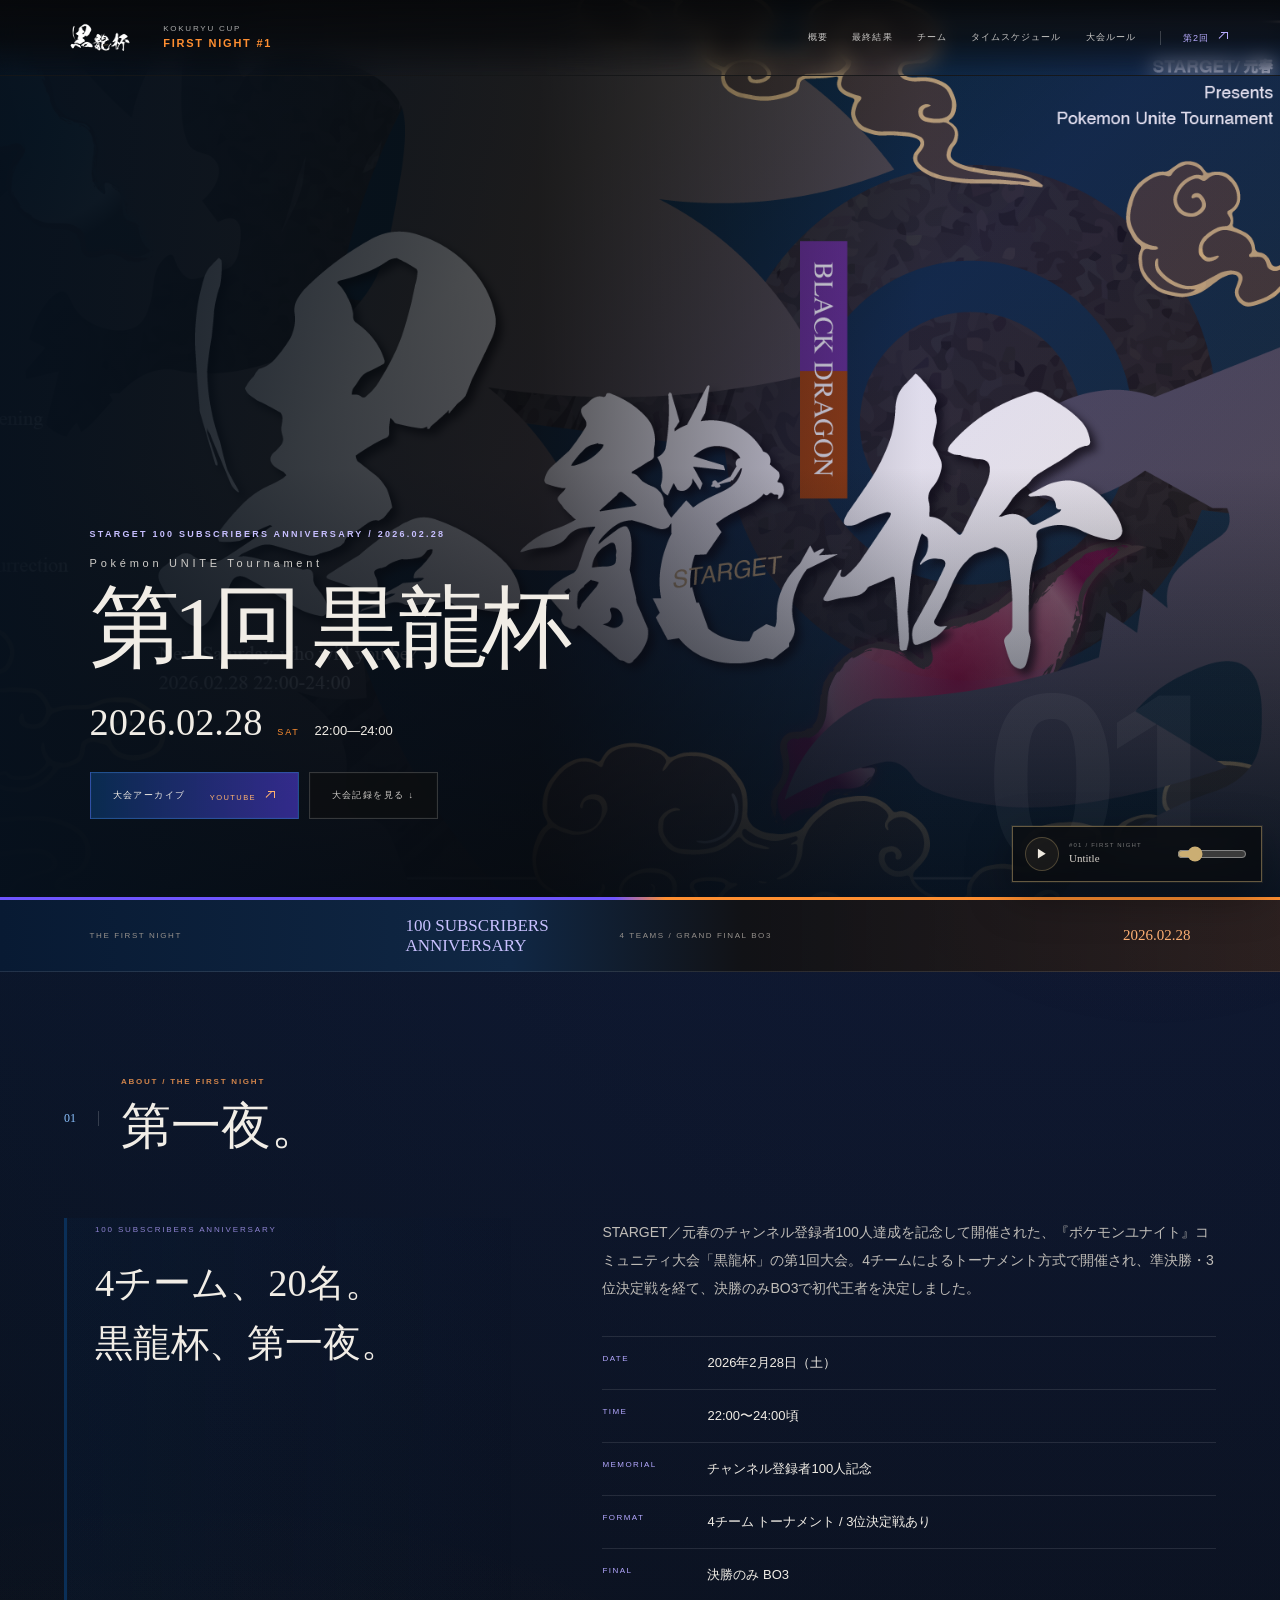
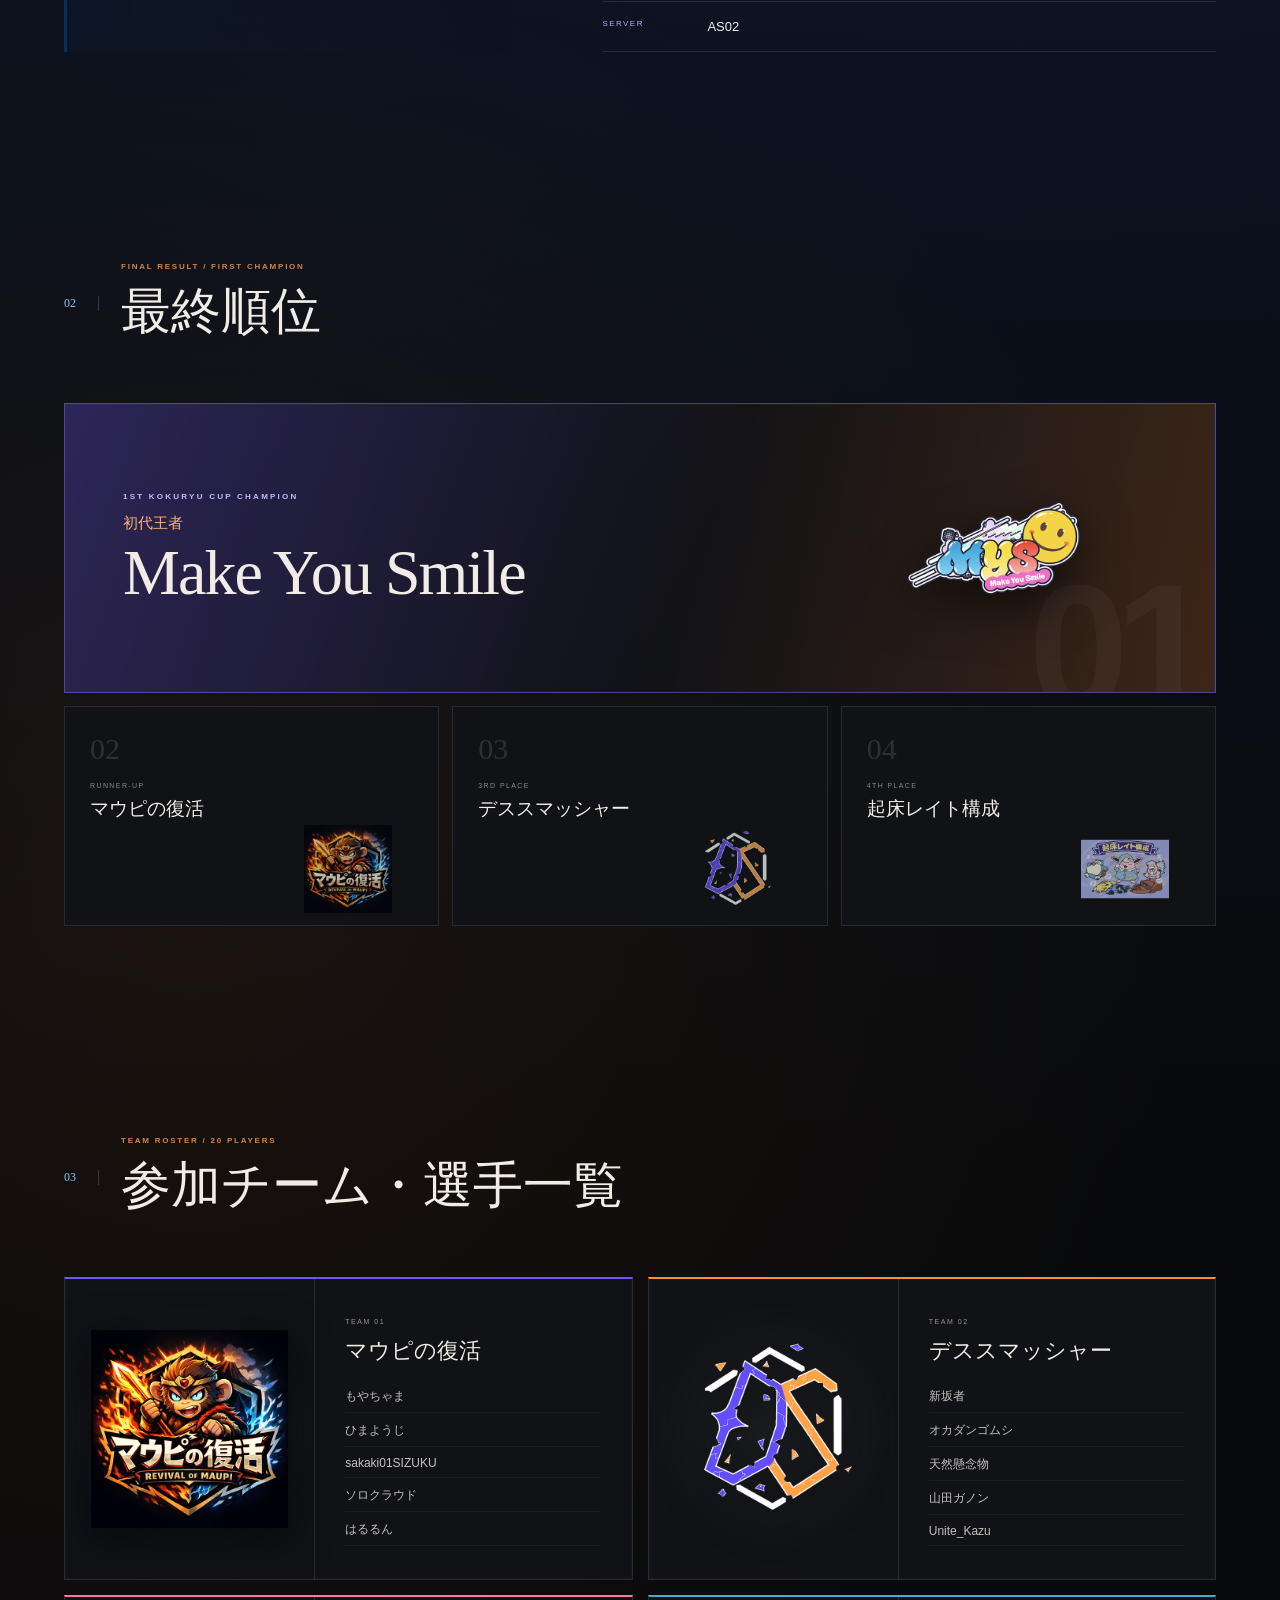
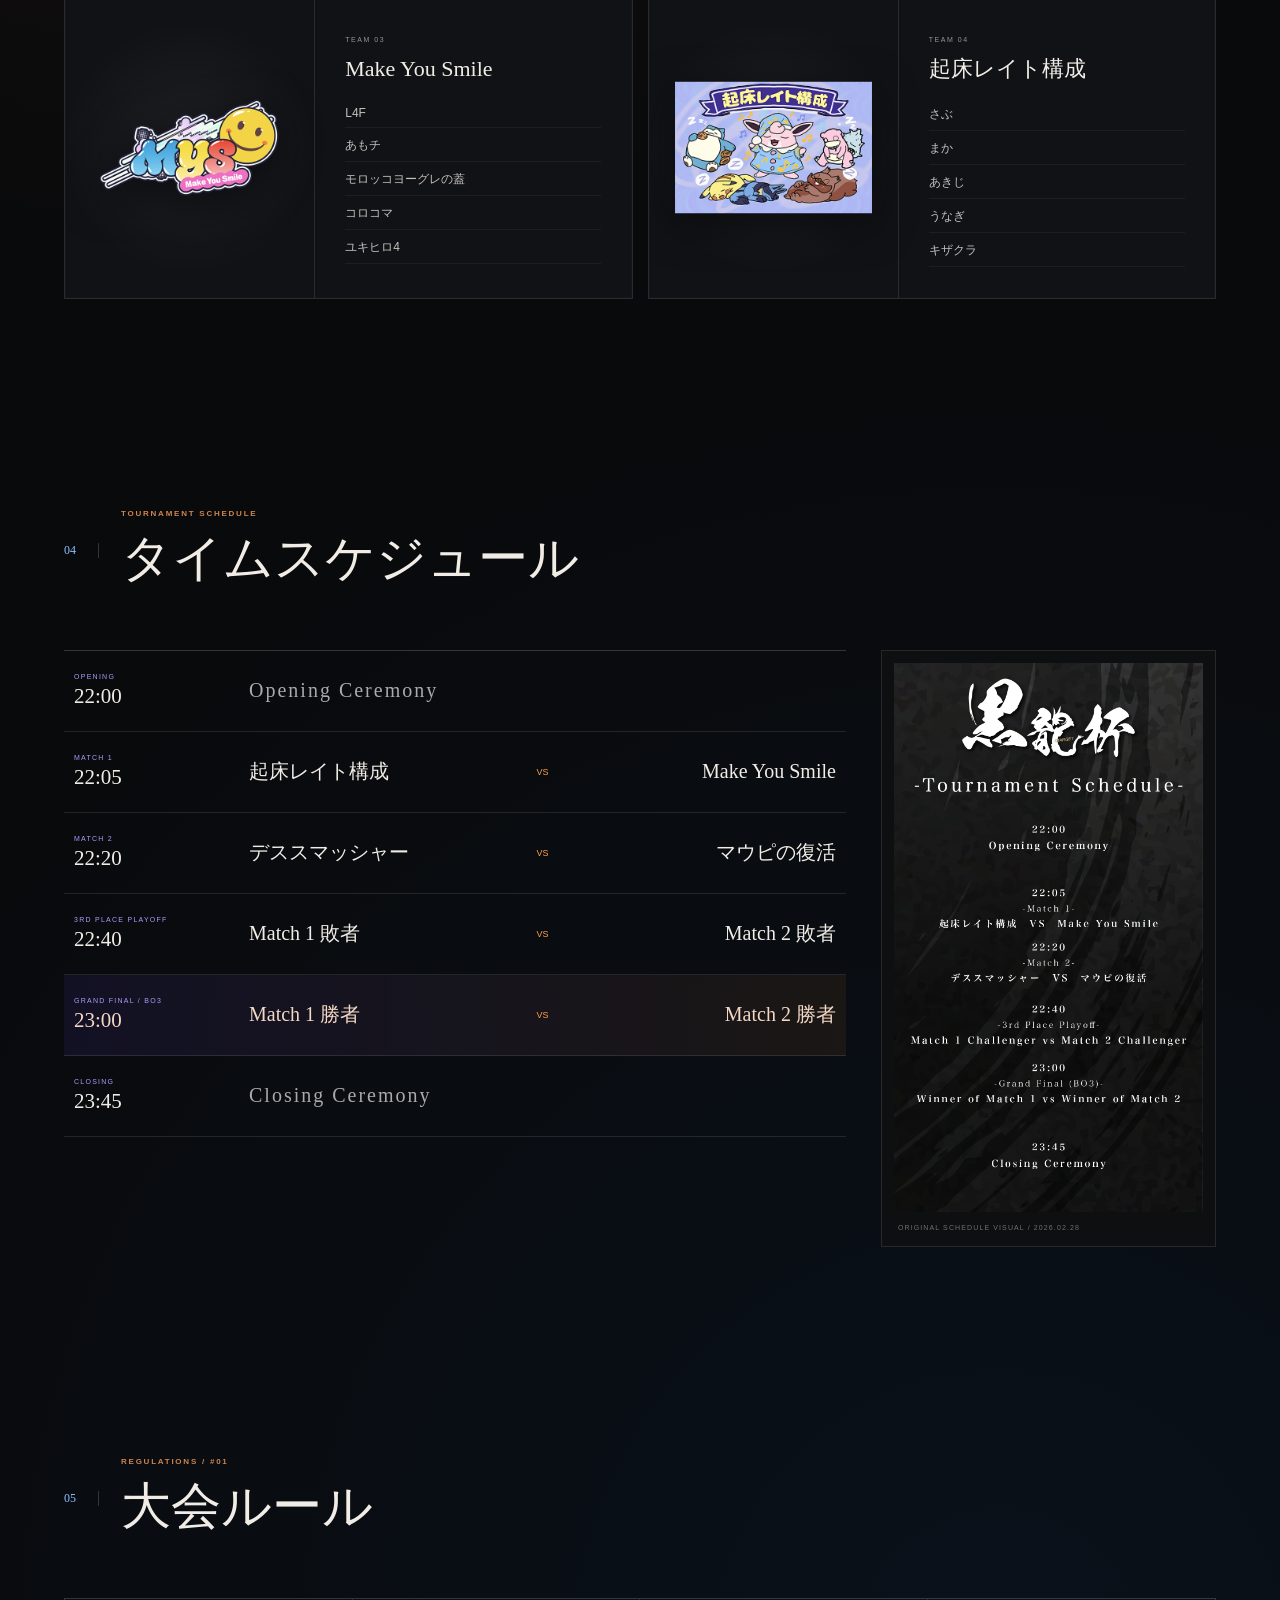
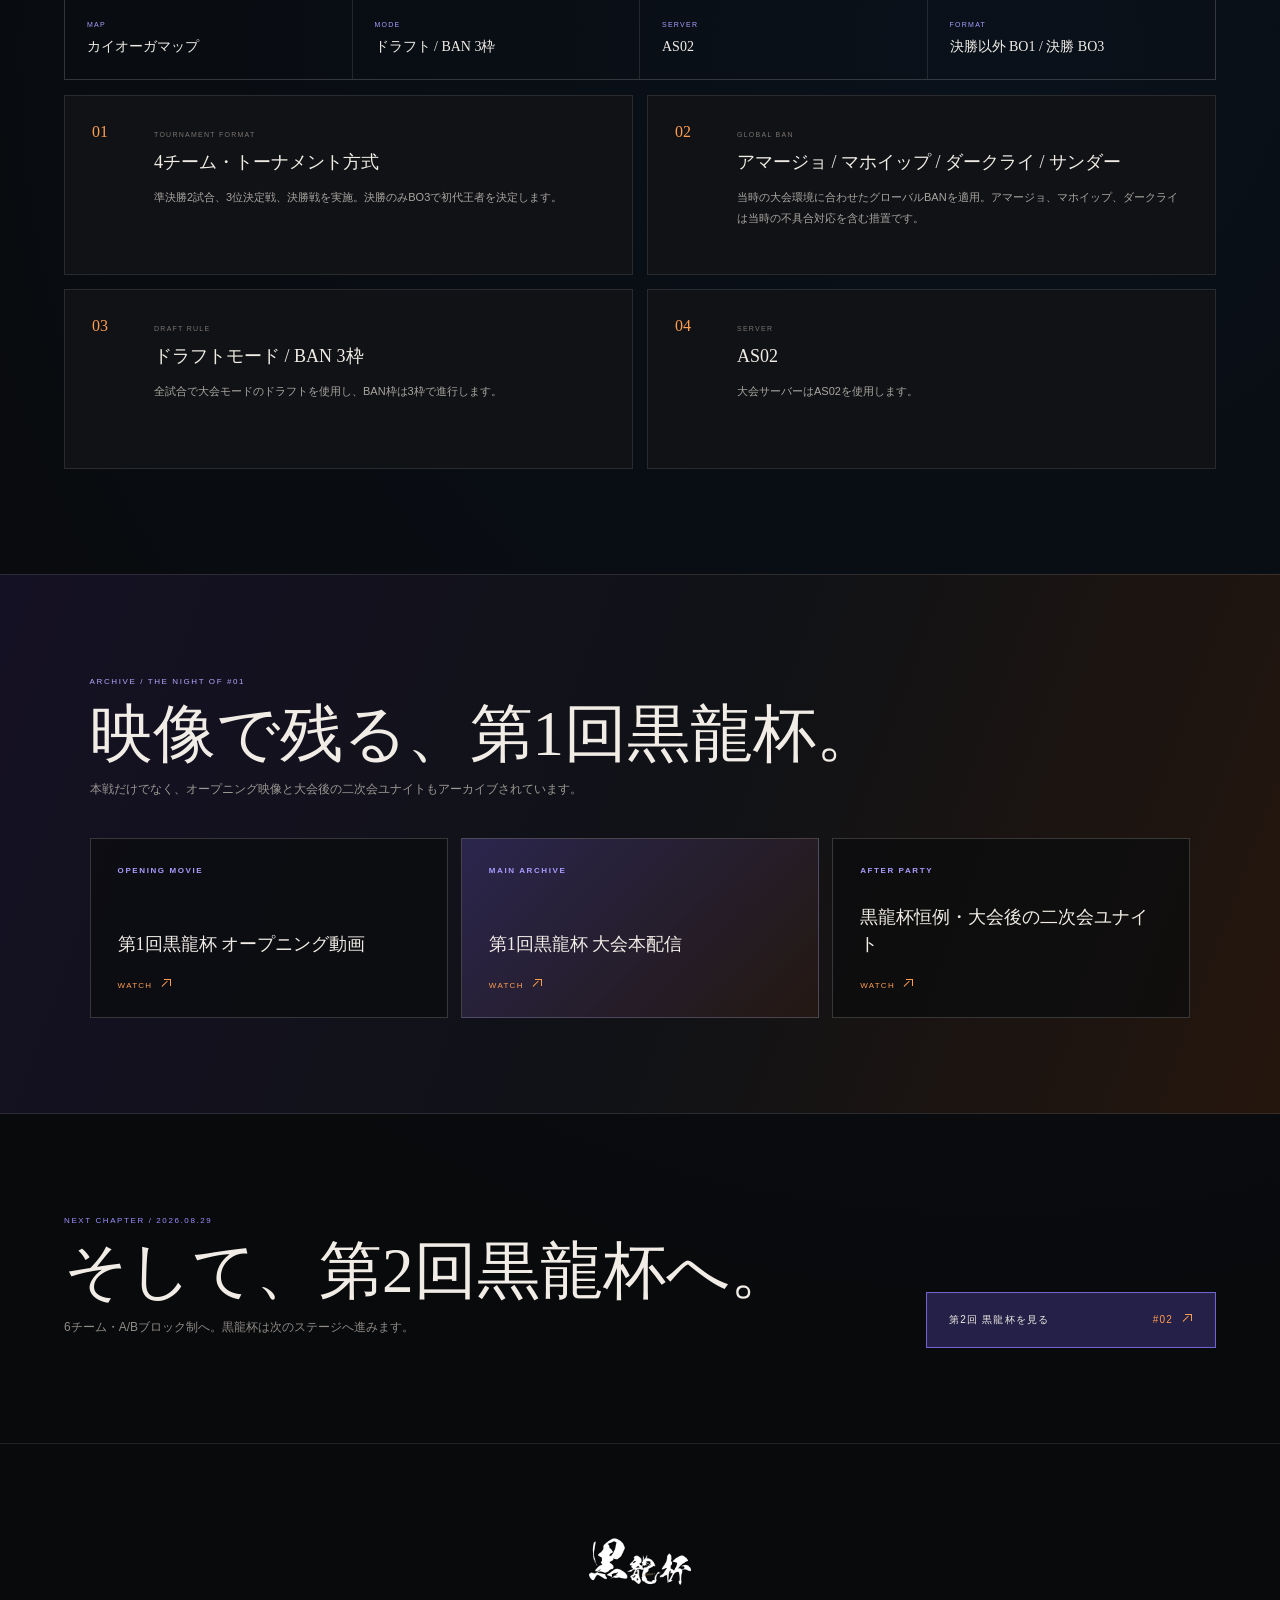
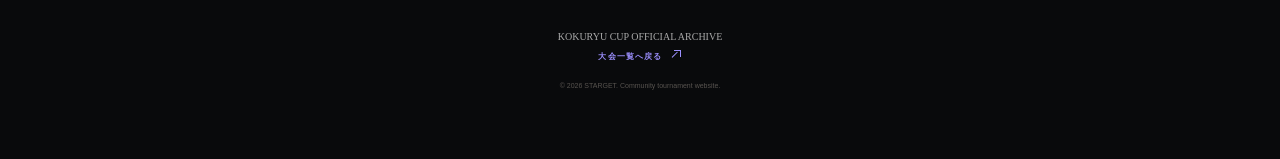
==== commit baffbdb6: "kokuryu-hai-official-archive-v14" ====
--- a/cup01/index.html
+++ b/cup01/index.html
@@ -21,7 +21,7 @@
       <a href="#teams">チーム</a>
       <a href="#schedule">タイムスケジュール</a>
       <a href="#rules">大会ルール</a>
-      <a class="nextCup" href="../cup02/index.html">第2回 ↗</a>
+      <a class="nextCup" href="../cup02/index.html">第2回 <span class="extIcon" aria-hidden="true"></span></a>
     </nav>
   </header>
 
@@ -38,7 +38,7 @@
         <em>22:00—24:00</em>
       </div>
       <div class="heroActions">
-        <a class="button primary" href="https://www.youtube.com/live/O8pzAQ5S2wA?si=xfdmjp-Vtlb8o1IK" target="_blank" rel="noreferrer">大会アーカイブ <small>YOUTUBE ↗</small></a>
+        <a class="button primary" href="https://www.youtube.com/live/O8pzAQ5S2wA?si=xfdmjp-Vtlb8o1IK" target="_blank" rel="noreferrer">大会アーカイブ <small>YOUTUBE <span class="extIcon" aria-hidden="true"></span></small></a>
         <a class="button ghost" href="#results">大会記録を見る ↓</a>
       </div>
     </div>
@@ -165,9 +165,9 @@
       <p>本戦だけでなく、オープニング映像と大会後の二次会ユナイトもアーカイブされています。</p>
     </div>
     <div class="mediaGrid">
-      <a href="https://youtu.be/jjrYiZsbRvA?si=n23_sO0033v0Rc4g" target="_blank" rel="noreferrer"><b>OPENING MOVIE</b><span>第1回黒龍杯 オープニング動画</span><em>WATCH ↗</em></a>
-      <a class="mainArchive" href="https://www.youtube.com/live/O8pzAQ5S2wA?si=xfdmjp-Vtlb8o1IK" target="_blank" rel="noreferrer"><b>MAIN ARCHIVE</b><span>第1回黒龍杯 大会本配信</span><em>WATCH ↗</em></a>
-      <a href="https://www.youtube.com/live/pNDfLzVhMNU?si=sxX1GuhkRXhd2pHi" target="_blank" rel="noreferrer"><b>AFTER PARTY</b><span>黒龍杯恒例・大会後の二次会ユナイト</span><em>WATCH ↗</em></a>
+      <a href="https://youtu.be/jjrYiZsbRvA?si=n23_sO0033v0Rc4g" target="_blank" rel="noreferrer"><b>OPENING MOVIE</b><span>第1回黒龍杯 オープニング動画</span><em>WATCH <span class="extIcon" aria-hidden="true"></span></em></a>
+      <a class="mainArchive" href="https://www.youtube.com/live/O8pzAQ5S2wA?si=xfdmjp-Vtlb8o1IK" target="_blank" rel="noreferrer"><b>MAIN ARCHIVE</b><span>第1回黒龍杯 大会本配信</span><em>WATCH <span class="extIcon" aria-hidden="true"></span></em></a>
+      <a href="https://www.youtube.com/live/pNDfLzVhMNU?si=sxX1GuhkRXhd2pHi" target="_blank" rel="noreferrer"><b>AFTER PARTY</b><span>黒龍杯恒例・大会後の二次会ユナイト</span><em>WATCH <span class="extIcon" aria-hidden="true"></span></em></a>
     </div>
   </section>
 
@@ -177,11 +177,11 @@
       <h2>そして、第2回黒龍杯へ。</h2>
       <p>6チーム・A/Bブロック制へ。黒龍杯は次のステージへ進みます。</p>
     </div>
-    <a href="../cup02/index.html">第2回 黒龍杯を見る <span>#02 ↗</span></a>
+    <a href="../cup02/index.html">第2回 黒龍杯を見る <span>#02 <span class="extIcon" aria-hidden="true"></span></span></a>
   </section>
 
   <footer>
-    <a href="../index.html"><img src="images/kokuryu-logo.png" alt="黒龍杯"><p>KOKURYU CUP OFFICIAL ARCHIVE</p><b>大会一覧へ戻る ↗</b></a>
+    <a href="../index.html"><img src="images/kokuryu-logo.png" alt="黒龍杯"><p>KOKURYU CUP OFFICIAL ARCHIVE</p><b>大会一覧へ戻る <span class="extIcon" aria-hidden="true"></span></b></a>
     <small>© 2026 STARGET. Community tournament website.</small>
   </footer>
 </main>
--- a/shared-ui.css
+++ b/shared-ui.css
@@ -23,3 +23,36 @@
 @keyframes soundPulse{50%{box-shadow:0 0 0 9px rgba(203,174,115,0);border-color:rgba(203,174,115,.68)}}
 @media(max-width:620px){.soundDock{left:12px;right:12px;bottom:12px;max-width:none;min-width:0}.soundMiniVolume{width:62px}}
 @media(prefers-reduced-motion:reduce){.kokuryuCursor:before,.kokuryuCursor:after,.soundDock.is-blocked .soundToggle{animation:none!important}}
+
+
+/* === MOBILE / TABLET RESPONSIVE SAFETY v14 === */
+html,body{width:100%;max-width:100%;overflow-x:hidden;overscroll-behavior-x:none}
+body{min-width:0}
+main,header,section,footer{max-width:100%}
+main{width:100%;overflow-x:hidden}
+img,video,canvas,svg{max-width:100%}
+header,header>* ,nav,.section,.latestWrap,.galleryPortal,.galleryPortalInner,.archive,.hostGrid,.links,.social{min-width:0}
+
+/* CSS-drawn external-link icon: avoids iOS/iPadOS emoji rendering. */
+.extIcon{display:inline-block;position:relative;width:11px;height:11px;margin-left:5px;vertical-align:-1px;flex:0 0 11px;color:currentColor}
+.extIcon:before{content:"";position:absolute;right:1px;top:1px;width:6px;height:6px;border-top:1.25px solid currentColor;border-right:1.25px solid currentColor}
+.extIcon:after{content:"";position:absolute;left:1px;bottom:2px;width:8px;height:1.25px;background:currentColor;transform:rotate(-45deg);transform-origin:left center;border-radius:2px}
+
+@media(max-width:900px){
+  html,body{touch-action:pan-y pinch-zoom}
+  header{width:100%;max-width:100vw;overflow:hidden}
+  header>a{flex:0 0 auto;min-width:0}
+  header nav{min-width:0;max-width:calc(100vw - 100px);overflow:hidden;justify-content:flex-end;white-space:nowrap}
+  header nav a{flex:0 0 auto}
+  .social,.archiveLinks a,.galleryPortalCta,.nextTournament>a{max-width:100%}
+  .social>div,.archiveLinks a>*{min-width:0}
+  .social b,.social small{overflow-wrap:anywhere}
+}
+@media(max-width:520px){
+  header{padding-left:16px!important;padding-right:16px!important}
+  header nav{max-width:calc(100vw - 82px)}
+  .section,.latestWrap,.galleryPortal,.archive{max-width:100%;overflow-x:hidden}
+  .soundDock{box-sizing:border-box}
+}
+@media(hover:none){.motion-card:hover{transform:none!important}}
+@supports(overflow:clip){html,body,main{overflow-x:clip}}
